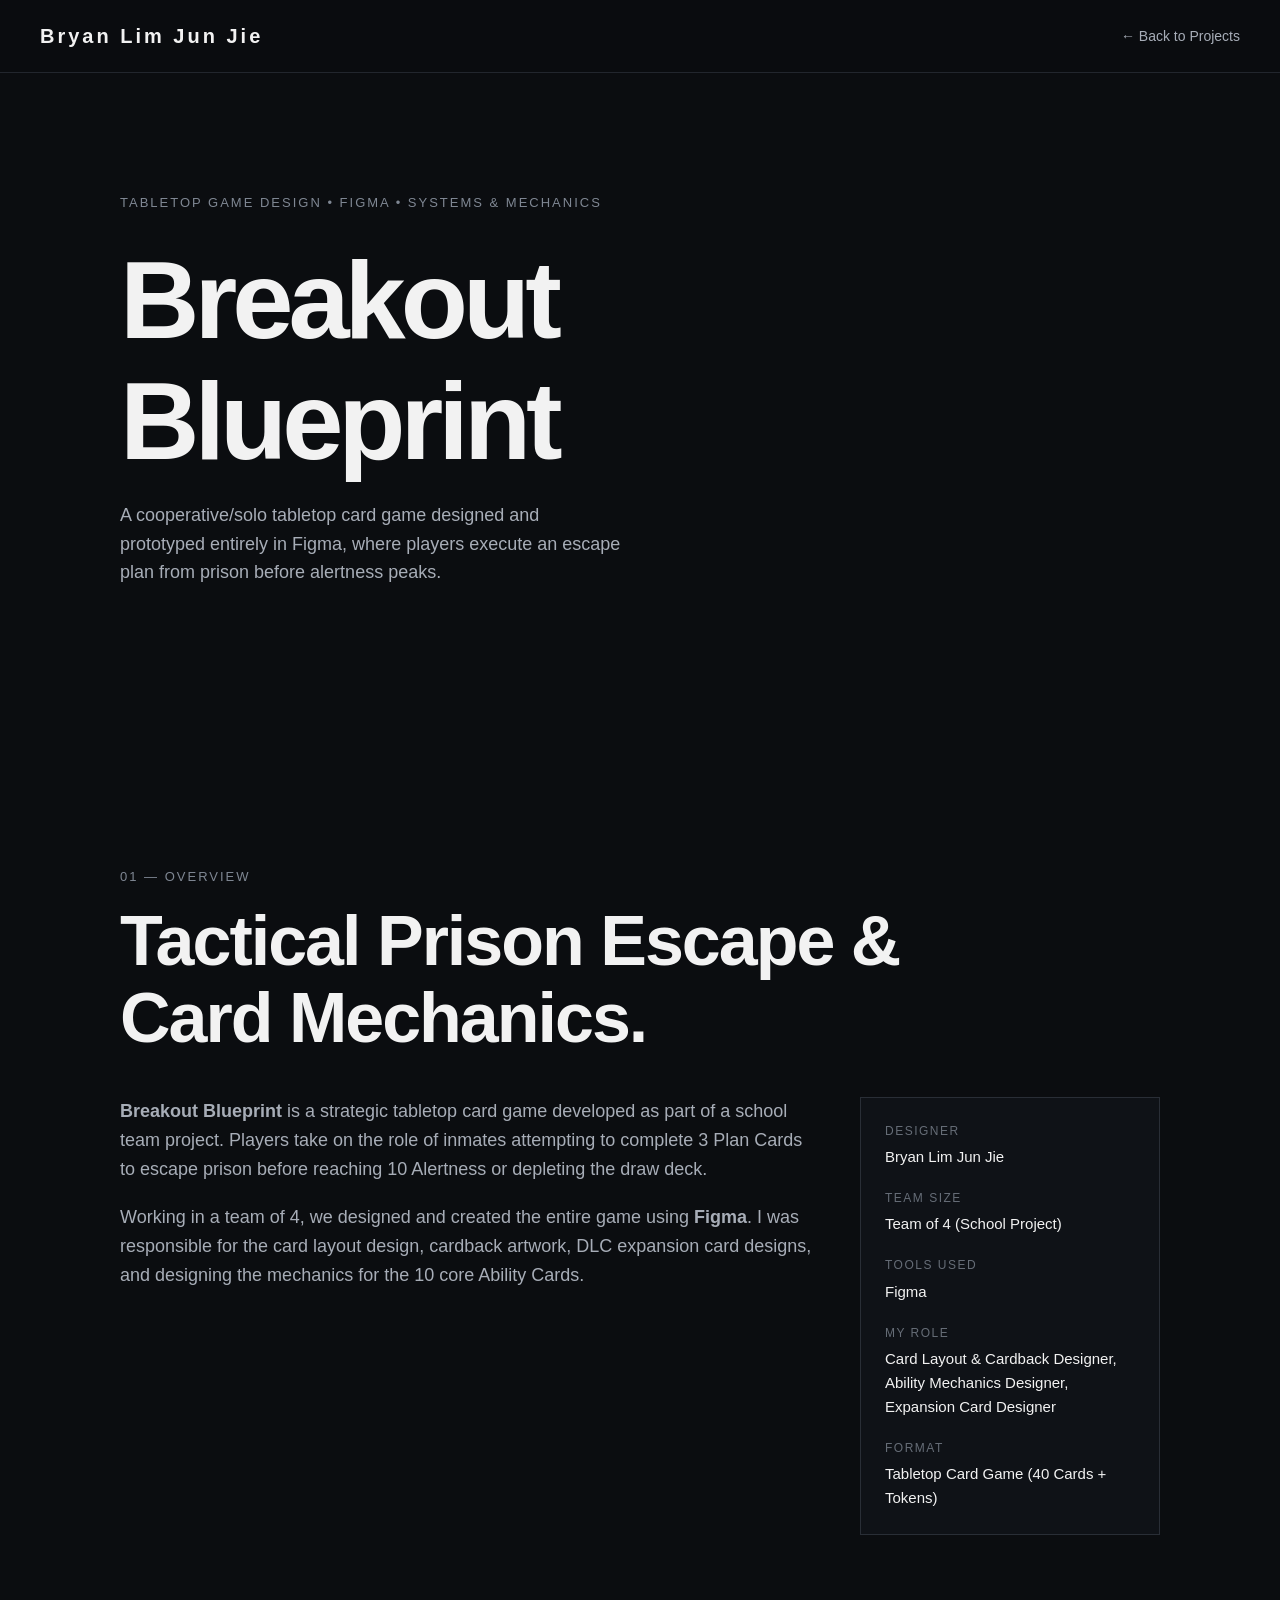
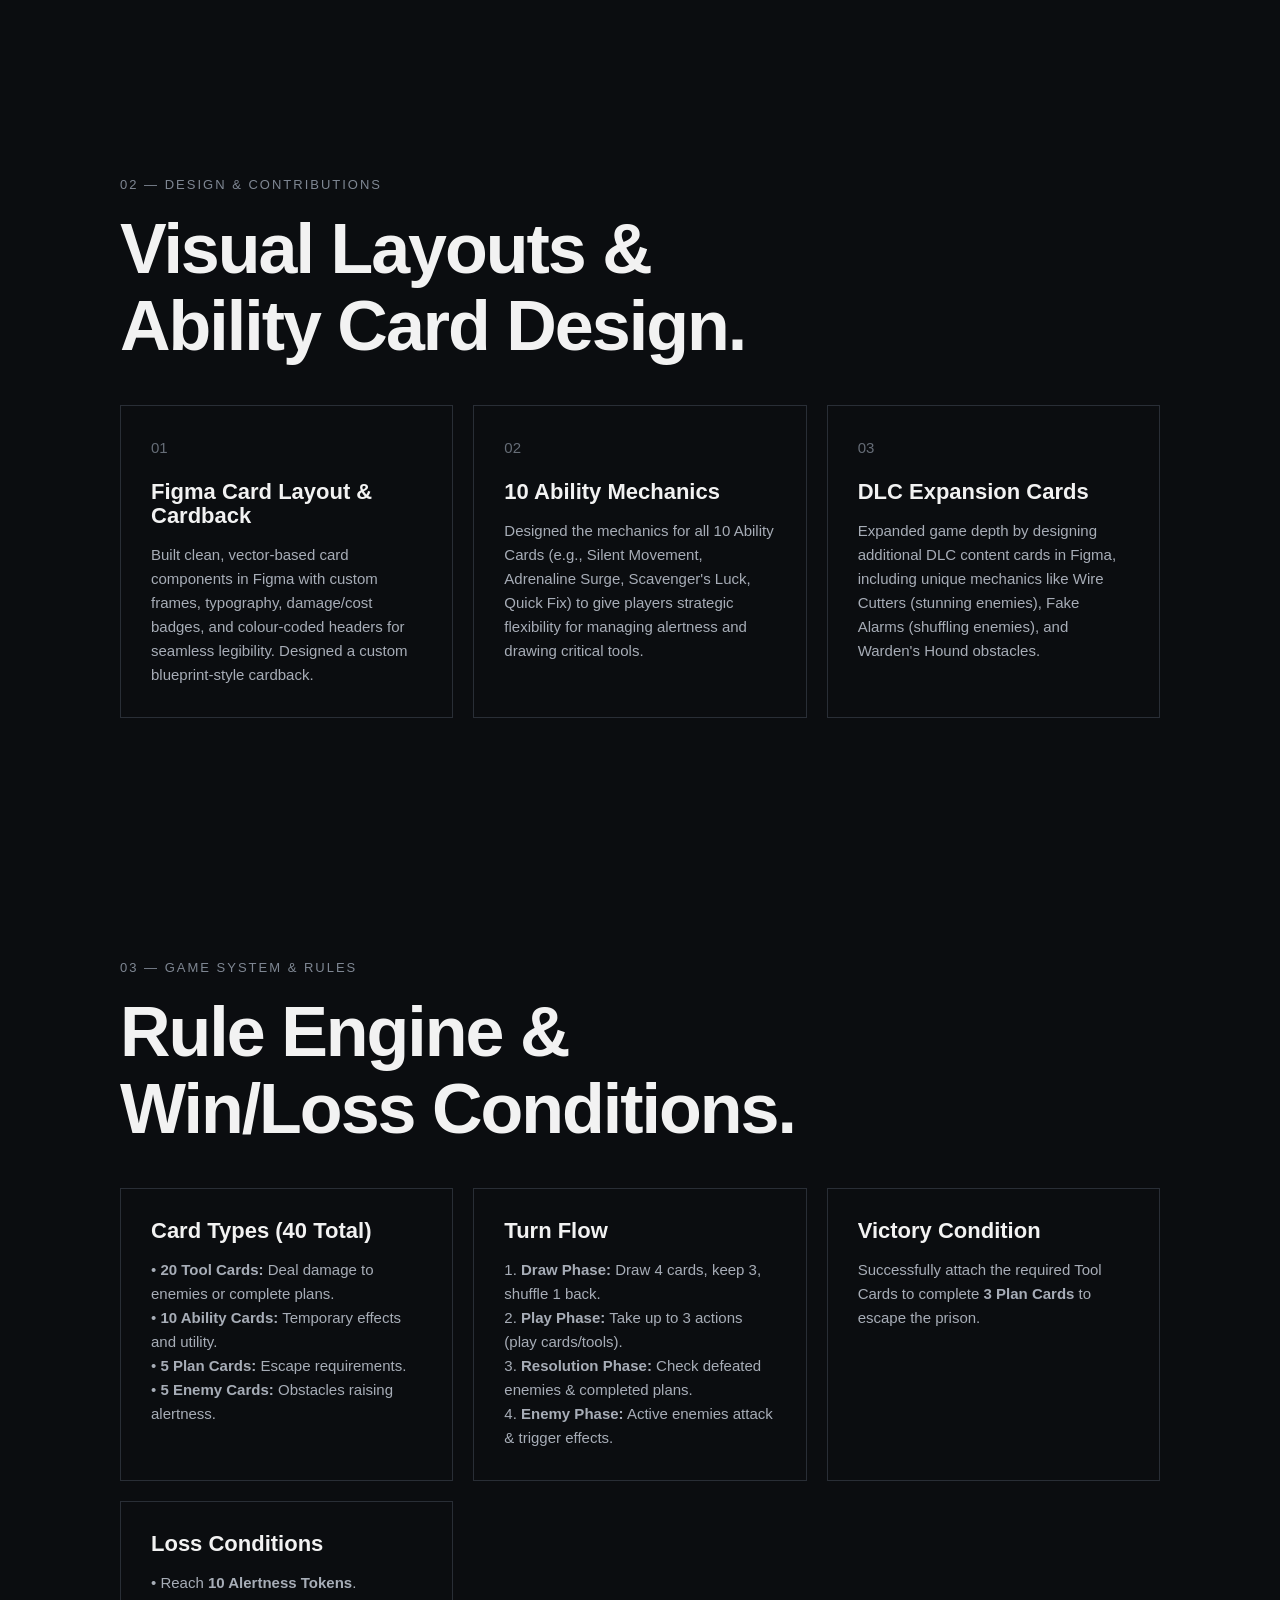
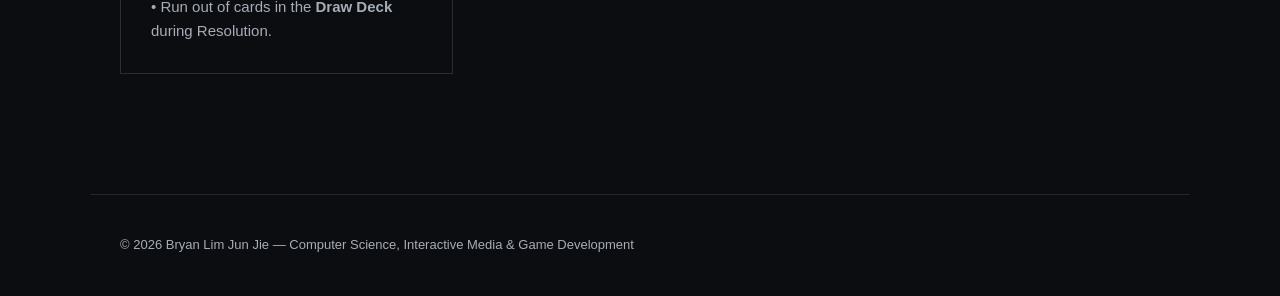
==== projects/breakout-blueprint.html @ bdf1694d "Add files via upload" ====
<!DOCTYPE html>
<html lang="en">

<head>
    <meta charset="UTF-8">
    <meta name="viewport" content="width=device-width, initial-scale=1.0">

    <title>Breakout Blueprint | Bryan Lim</title>

    <link rel="stylesheet" href="../style.css">
    <style>
        .hero-container {
            display: grid;
            grid-template-columns: 1fr 1fr;
            gap: 30px;
            align-items: center;
            margin-bottom: 50px;
        }

        .hero-cover-img {
            width: 100%;
            height: auto;
            border-radius: 12px;
            border: 1px solid rgba(255, 255, 255, 0.1);
            box-shadow: 0 10px 30px rgba(0, 0, 0, 0.5);
            object-fit: cover;
        }

        .showcase-img {
            width: 100%;
            height: auto;
            border-radius: 12px;
            border: 1px solid rgba(255, 255, 255, 0.1);
            margin-top: 20px;
        }

        @media (max-width: 768px) {
            .hero-container {
                grid-template-columns: 1fr;
            }
        }
    </style>
</head>

<body>

    <!-- Navigation -->
    <nav>
        <a href="../index.html" class="logo">
            Bryan Lim Jun Jie
        </a>

        <a href="../index.html#projects" class="back-link">
            ← Back to Projects
        </a>
    </nav>


    <!-- Hero Header -->
    <header class="hero hero-container">

        <div class="hero-text">
            <p class="eyebrow">
                TABLETOP GAME DESIGN • FIGMA • SYSTEMS & MECHANICS
            </p>

            <h1>
                Breakout Blueprint
            </h1>

            <p class="hero-description">
                A cooperative/solo tabletop card game designed and prototyped entirely in Figma, where players execute an escape plan from prison before alertness peaks.
            </p>
        </div>

        <!-- TODO: uncomment once the cover image is in /images
        <div class="hero-media">
            <img src="../images/breakout-cover.jpg" alt="Breakout Blueprint Card Set Overview" class="hero-cover-img">
        </div>
        -->

    </header>


    <!-- Overview -->
    <section>

        <p class="section-label">
            01 — OVERVIEW
        </p>

        <h2>
            Tactical Prison Escape &<br>
            Card Mechanics.
        </h2>

        <div class="project-info">

            <div class="project-description">

                <p>
                    <strong>Breakout Blueprint</strong> is a strategic tabletop card game developed as part of a school team project. Players take on the role of inmates attempting to complete 3 Plan Cards to escape prison before reaching 10 Alertness or depleting the draw deck.
                </p>

                <p>
                    Working in a team of 4, we designed and created the entire game using <strong>Figma</strong>. I was responsible for the card layout design, cardback artwork, DLC expansion card designs, and designing the mechanics for the 10 core Ability Cards.
                </p>

            </div>

            <div class="project-details">

                <div class="detail">
                    <p class="detail-title">Designer</p>
                    <p class="detail-value">Bryan Lim Jun Jie</p>
                </div>

                <div class="detail">
                    <p class="detail-title">Team Size</p>
                    <p class="detail-value">Team of 4 (School Project)</p>
                </div>

                <div class="detail">
                    <p class="detail-title">Tools Used</p>
                    <p class="detail-value">Figma</p>
                </div>

                <div class="detail">
                    <p class="detail-title">My Role</p>
                    <p class="detail-value">Card Layout & Cardback Designer, Ability Mechanics Designer, Expansion Card Designer</p>
                </div>

                <div class="detail">
                    <p class="detail-title">Format</p>
                    <p class="detail-value">Tabletop Card Game (40 Cards + Tokens)</p>
                </div>

            </div>

        </div>

    </section>


    <!-- Design & Contributions -->
    <section>

        <p class="section-label">
            02 — DESIGN & CONTRIBUTIONS
        </p>

        <h2>
            Visual Layouts &<br>
            Ability Card Design.
        </h2>

        <div class="process-grid">

            <article class="process-card">
                <p class="process-number">01</p>
                <h3>Figma Card Layout & Cardback</h3>
                <p>
                    Built clean, vector-based card components in Figma with custom frames, typography, damage/cost badges, and colour-coded headers for seamless legibility. Designed a custom blueprint-style cardback.
                </p>
            </article>

            <article class="process-card">
                <p class="process-number">02</p>
                <h3>10 Ability Mechanics</h3>
                <p>
                    Designed the mechanics for all 10 Ability Cards (e.g., Silent Movement, Adrenaline Surge, Scavenger's Luck, Quick Fix) to give players strategic flexibility for managing alertness and drawing critical tools.
                </p>
            </article>

            <article class="process-card">
                <p class="process-number">03</p>
                <h3>DLC Expansion Cards</h3>
                <p>
                    Expanded game depth by designing additional DLC content cards in Figma, including unique mechanics like Wire Cutters (stunning enemies), Fake Alarms (shuffling enemies), and Warden's Hound obstacles.
                </p>
            </article>

        </div>

        <!-- TODO: uncomment once the DLC cards image is in /images
        <div class="design-image">
            <img src="../images/breakout-dlc-cards.png" alt="Breakout Blueprint DLC Expansion Cards Preview" class="showcase-img">
            <p class="caption">DLC Expansion Cards created in Figma showcasing custom card design, icon badges, and blueprint cardbacks.</p>
        </div>
        -->

    </section>


    <!-- Game Rules & Structure -->
    <section>

        <p class="section-label">
            03 — GAME SYSTEM & RULES
        </p>

        <h2>
            Rule Engine &<br>
            Win/Loss Conditions.
        </h2>

        <div class="process-grid">

            <article class="process-card">
                <h3>Card Types (40 Total)</h3>
                <p>
                    • <strong>20 Tool Cards:</strong> Deal damage to enemies or complete plans.<br>
                    • <strong>10 Ability Cards:</strong> Temporary effects and utility.<br>
                    • <strong>5 Plan Cards:</strong> Escape requirements.<br>
                    • <strong>5 Enemy Cards:</strong> Obstacles raising alertness.
                </p>
            </article>

            <article class="process-card">
                <h3>Turn Flow</h3>
                <p>
                    1. <strong>Draw Phase:</strong> Draw 4 cards, keep 3, shuffle 1 back.<br>
                    2. <strong>Play Phase:</strong> Take up to 3 actions (play cards/tools).<br>
                    3. <strong>Resolution Phase:</strong> Check defeated enemies & completed plans.<br>
                    4. <strong>Enemy Phase:</strong> Active enemies attack & trigger effects.
                </p>
            </article>

            <article class="process-card">
                <h3>Victory Condition</h3>
                <p>
                    Successfully attach the required Tool Cards to complete <strong>3 Plan Cards</strong> to escape the prison.
                </p>
            </article>

            <article class="process-card">
                <h3>Loss Conditions</h3>
                <p>
                    • Reach <strong>10 Alertness Tokens</strong>.<br>
                    • Run out of cards in the <strong>Draw Deck</strong> during Resolution.
                </p>
            </article>

        </div>

    </section>


    <!-- Gameplay Components -->
    <!-- TODO: uncomment this whole section once the components image is in /images
    <section>

        <p class="section-label">
            04 — COMPONENTS
        </p>

        <h2>
            Game Board Overview.
        </h2>

        <div class="design-image">
            <img src="../images/breakout-components.jpg" alt="Full Game Components Layout" class="showcase-img">
            <p class="caption">Complete deck layout designed in Figma featuring Enemy, Plan, and Ability cards alongside Alertness and Spawn counter tokens.</p>
        </div>

    </section>
    -->


    <!-- Footer -->
    <footer>
        <p>
            © 2026 Bryan Lim Jun Jie — Computer Science, Interactive Media & Game Development
        </p>
    </footer>

</body>

</html>
---- style.css ----
/* =========================
   BASE STYLES
========================= */

* {
    margin: 0;
    padding: 0;
    box-sizing: border-box;
}

html {
    scroll-behavior: smooth;
}

body {
    font-family: Arial, Helvetica, sans-serif;
    background: #0b0d10;
    color: #f2f2f2;
    line-height: 1.6;
}

h1,
h2,
h3 {
    line-height: 1.1;
}

p {
    color: #a7adb7;
}

a {
    color: inherit;
    text-decoration: none;
}

section {
    max-width: 1100px;
    margin: 0 auto;
    padding: 120px 30px;
}

header.hero {
    max-width: 1100px;
    margin: 0 auto;
    padding: 120px 30px;
}


/* =========================
   NAVIGATION
========================= */

nav {
    position: sticky;
    top: 0;
    z-index: 100;
    display: flex;
    justify-content: space-between;
    align-items: center;
    padding: 20px 40px;
    background: rgba(11, 13, 16, 0.9);
    backdrop-filter: blur(10px);
    border-bottom: 1px solid #22262d;
}

.logo {
    font-size: 20px;
    font-weight: 700;
    letter-spacing: 3px;
}

.nav-links {
    display: flex;
    gap: 30px;
}

    .nav-links a {
        color: #a7adb7;
        font-size: 14px;
        transition: color 0.2s ease;
    }

        .nav-links a:hover {
            color: #ffffff;
        }

.back-link {
    color: #a7adb7;
    font-size: 14px;
    transition: color 0.2s ease;
}

    .back-link:hover {
        color: #ffffff;
    }


/* =========================
   HERO & TYPOGRAPHY
========================= */

.hero {
    min-height: 70vh;
    display: flex;
    flex-direction: column;
    justify-content: center;
    align-items: flex-start;
}

.eyebrow {
    color: #7f8793;
    font-size: 13px;
    letter-spacing: 2px;
    margin-bottom: 25px;
}

.hero h1 {
    font-size: clamp(60px, 10vw, 110px);
    letter-spacing: -5px;
    margin-bottom: 20px;
}

.hero h2 {
    max-width: 700px;
    font-size: clamp(28px, 5vw, 50px);
    font-weight: 400;
    color: #a7adb7;
    margin-bottom: 30px;
}

.hero-description {
    max-width: 600px;
    font-size: 18px;
    margin-bottom: 40px;
}

.section-label {
    color: #7f8793;
    font-size: 13px;
    letter-spacing: 2px;
    margin-bottom: 15px;
}

section h2 {
    font-size: clamp(40px, 6vw, 70px);
    letter-spacing: -2px;
    margin-bottom: 40px;
}


/* =========================
   BUTTONS
========================= */

.hero-buttons {
    display: flex;
    gap: 15px;
    flex-wrap: wrap;
}

.button {
    display: inline-block;
    padding: 13px 22px;
    background: #ffffff;
    color: #0b0d10;
    font-weight: 600;
    border: 1px solid #ffffff;
    transition: all 0.2s ease;
}

    .button:hover {
        background: transparent;
        color: #ffffff;
    }

    .button.secondary {
        background: transparent;
        color: #ffffff;
    }

        .button.secondary:hover {
            background: #ffffff;
            color: #0b0d10;
        }


/* =========================
   HOME SECTIONS
========================= */

#about,
#skills,
#experience,
#projects,
#resume,
#contact {
    border-top: 1px solid #22262d;
}

    #about p:not(.section-label),
    #resume > p:not(.section-label),
    #contact > p:not(.section-label) {
        max-width: 750px;
        font-size: 19px;
        margin-bottom: 20px;
    }

.skills-list {
    display: flex;
    flex-wrap: wrap;
    gap: 10px;
}

    .skills-list span {
        padding: 10px 16px;
        border: 1px solid #303640;
        color: #c5cad2;
        font-size: 14px;
    }

.projects {
    display: grid;
    grid-template-columns: repeat(2, 1fr);
    gap: 20px;
}

.project-card {
    min-height: 380px;
    padding: 30px;
    border: 1px solid #292e36;
    display: flex;
    flex-direction: column;
    transition: transform 0.2s ease, border-color 0.2s ease;
}

    .project-card:hover {
        transform: translateY(-5px);
        border-color: #6f7782;
    }

.project-number {
    color: #666d77;
    font-size: 13px;
    margin-bottom: 40px;
}

.project-card h3 {
    font-size: 28px;
    margin-bottom: 20px;
}

.project-card > p:not(.project-number) {
    font-size: 15px;
    margin-bottom: 25px;
}

.project-tags {
    display: flex;
    flex-wrap: wrap;
    gap: 8px;
    margin-top: auto;
    margin-bottom: 25px;
}

    .project-tags span {
        font-size: 12px;
        color: #858c97;
        border: 1px solid #303640;
        padding: 5px 9px;
    }

.project-link {
    font-weight: 600;
    font-size: 14px;
}

    .project-link:hover {
        text-decoration: underline;
    }

/* Experience */
.experience-item {
    border: 1px solid #292e36;
    padding: 30px;
}

.experience-header {
    display: flex;
    justify-content: space-between;
    align-items: baseline;
    flex-wrap: wrap;
    gap: 10px;
}

    .experience-header h3 {
        font-size: 24px;
    }

.experience-date {
    color: #666d77;
    font-size: 14px;
}

.experience-company {
    margin: 8px 0 20px;
}

.experience-item ul {
    padding-left: 20px;
    color: #a7adb7;
}

    .experience-item li {
        margin-bottom: 10px;
    }

.contact-links {
    display: flex;
    gap: 30px;
}

    .contact-links a {
        border-bottom: 1px solid #ffffff;
        padding-bottom: 4px;
    }

        .contact-links a:hover {
            opacity: 0.6;
        }


/* =========================
   MEGA MAKER LAYOUTS
========================= */

/* Overview Section */
.project-info {
    display: grid;
    grid-template-columns: 1fr 300px;
    gap: 40px;
    align-items: start;
    margin-top: 30px;
}

.project-description p {
    font-size: 18px;
    margin-bottom: 20px;
}

.project-details {
    display: flex;
    flex-direction: column;
    gap: 20px;
    padding: 24px;
    border: 1px solid #292e36;
    background: #0f1217;
}

.detail-title {
    font-size: 12px;
    letter-spacing: 1.5px;
    color: #666d77;
    text-transform: uppercase;
    margin-bottom: 4px;
}

.detail-value {
    color: #f2f2f2;
    font-size: 15px;
    font-weight: 500;
}

/* Design Section */
.design-image {
    margin-top: 40px;
}

    .design-image img {
        width: 100%;
        max-width: 1000px;
        height: auto;
        border: 1px solid #292e36;
        display: block;
    }

.caption {
    font-size: 14px;
    color: #666d77;
    margin-top: 10px;
}

/* Level Showcase */
.levels {
    display: grid;
    grid-template-columns: repeat(3, 1fr);
    gap: 20px;
    margin-top: 40px;
}

.level-card {
    border: 1px solid #292e36;
    background: #0f1217;
    display: flex;
    flex-direction: column;
}

.level-video {
    width: 100%;
    aspect-ratio: 16 / 9;
    border: none;
    border-bottom: 1px solid #292e36;
}

.level-content {
    padding: 25px;
    display: flex;
    flex-direction: column;
    flex-grow: 1;
}

.level-number {
    color: #666d77;
    font-size: 13px;
    margin-bottom: 15px;
}

.level-content h3 {
    font-size: 22px;
    margin-bottom: 15px;
}

.level-content p {
    font-size: 14px;
    margin-bottom: 20px;
}

.difficulty {
    margin-top: auto;
    align-self: flex-start;
    font-size: 11px;
    letter-spacing: 1px;
    padding: 4px 10px;
    border: 1px solid #303640;
    color: #a7adb7;
    font-weight: 600;
}

/* Design Process Grid */
.process-grid {
    display: grid;
    grid-template-columns: repeat(3, 1fr);
    gap: 20px;
    margin-top: 40px;
}

.process-card {
    border: 1px solid #292e36;
    padding: 30px;
}

.process-number {
    color: #666d77;
    font-size: 13px;
    margin-bottom: 20px;
}

.process-card h3 {
    font-size: 22px;
    margin-bottom: 15px;
}

.process-card p {
    font-size: 15px;
}

/* Takeaways Section */
.takeaways p {
    max-width: 750px;
    font-size: 18px;
    margin-bottom: 20px;
}


/* =========================
   FOOTER
========================= */

footer {
    max-width: 1100px;
    margin: 0 auto;
    padding: 40px 30px;
    border-top: 1px solid #22262d;
}

    footer p {
        font-size: 13px;
    }


/* =========================
   MOBILE RESPONSIVENESS
========================= */

@media (max-width: 800px) {
    nav {
        padding: 18px 20px;
    }

    /* Keep the links on mobile, wrapped under the logo */
    nav {
        flex-direction: column;
        gap: 10px;
    }

    .nav-links {
        flex-wrap: wrap;
        justify-content: center;
        gap: 8px 18px;
    }

    section,
    header.hero {
        padding: 80px 20px;
    }

    .hero h1 {
        letter-spacing: -3px;
    }

    .projects,
    .project-info,
    .levels,
    .process-grid {
        grid-template-columns: 1fr;
    }

    .contact-links {
        flex-direction: column;
        gap: 15px;
    }
}
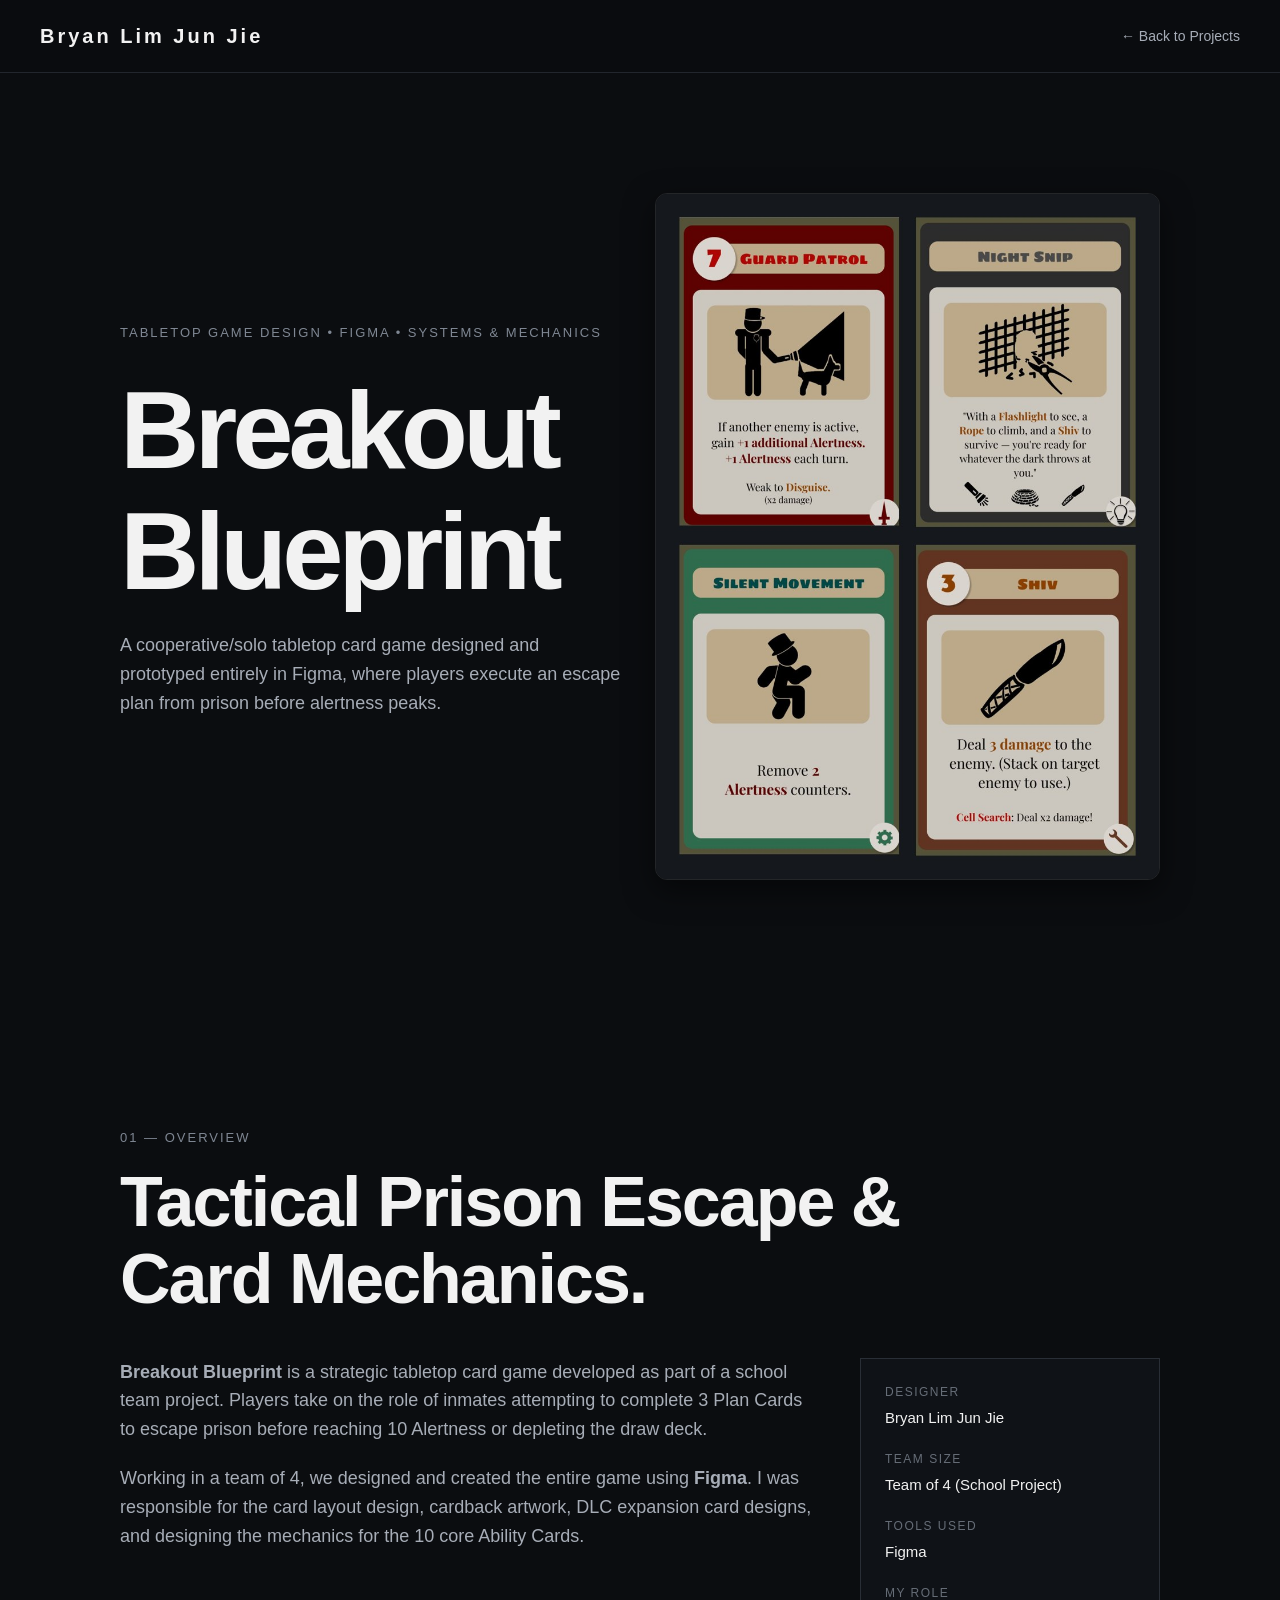
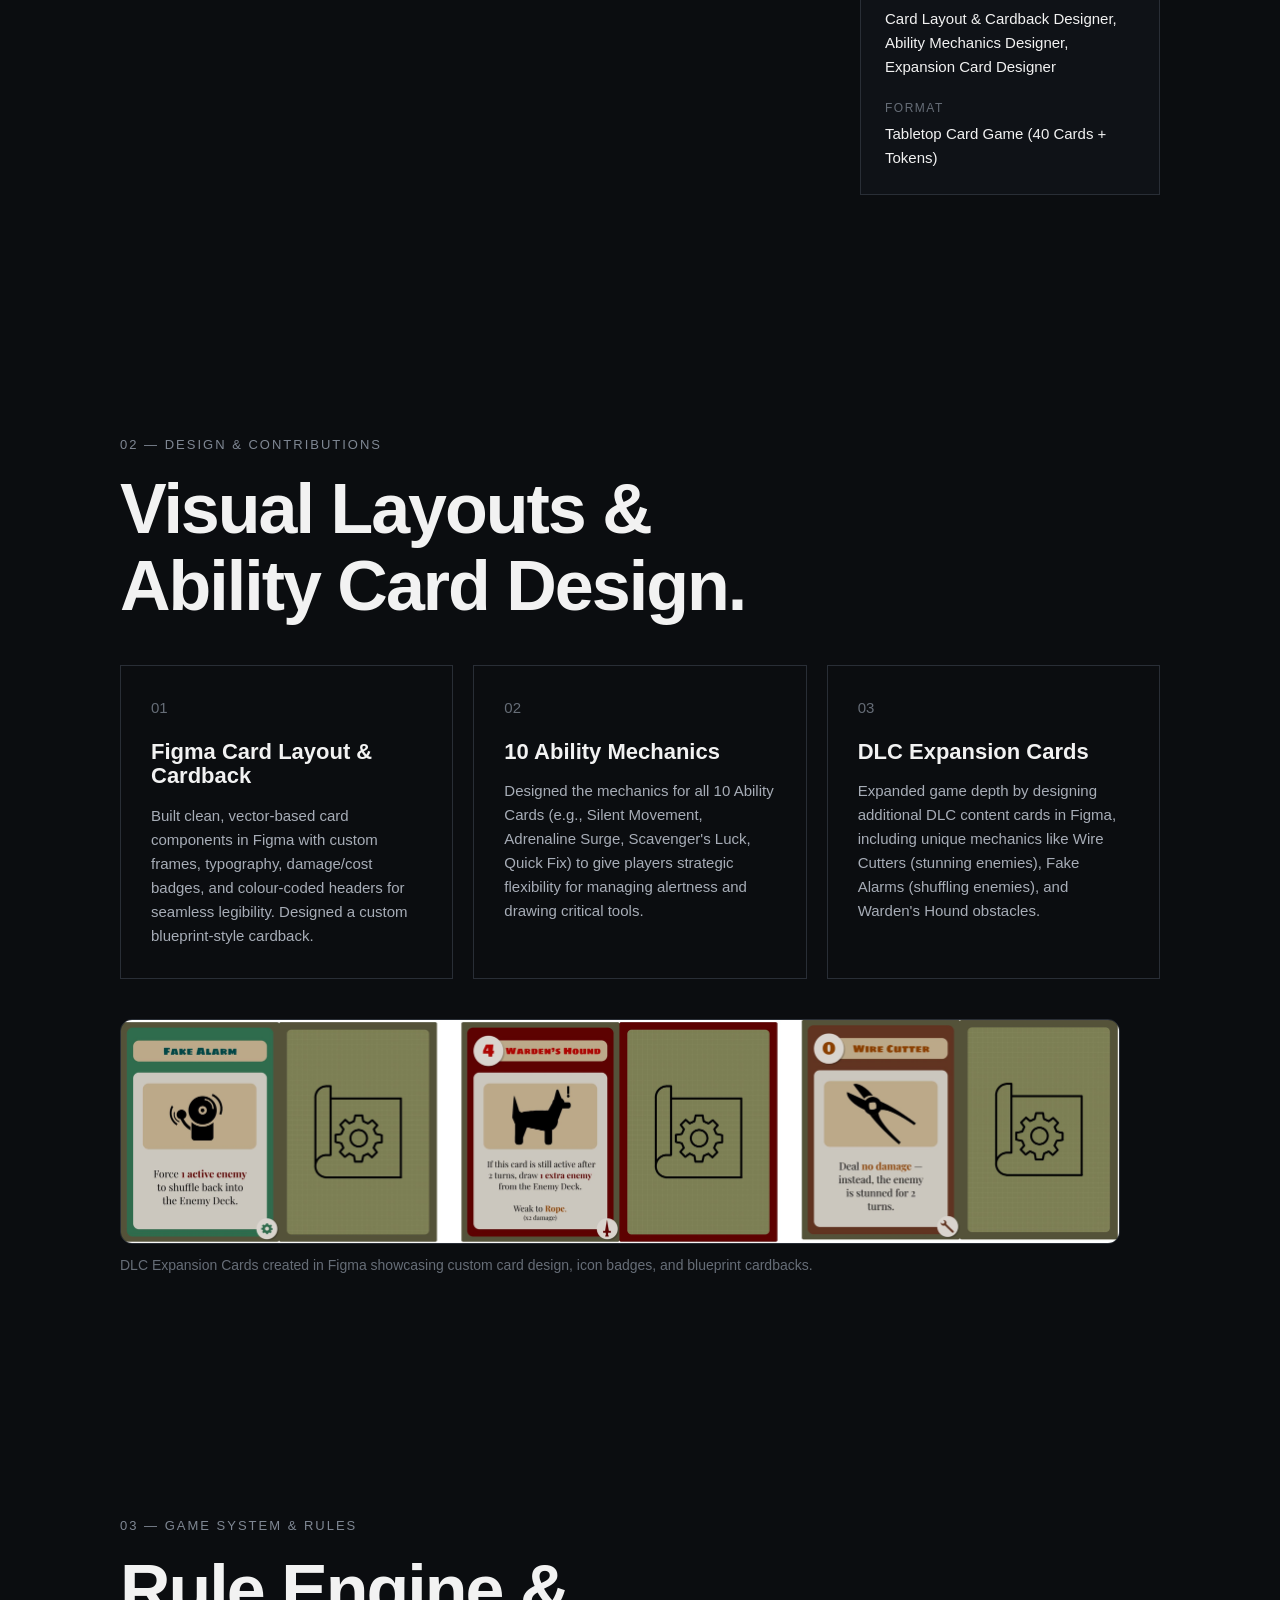
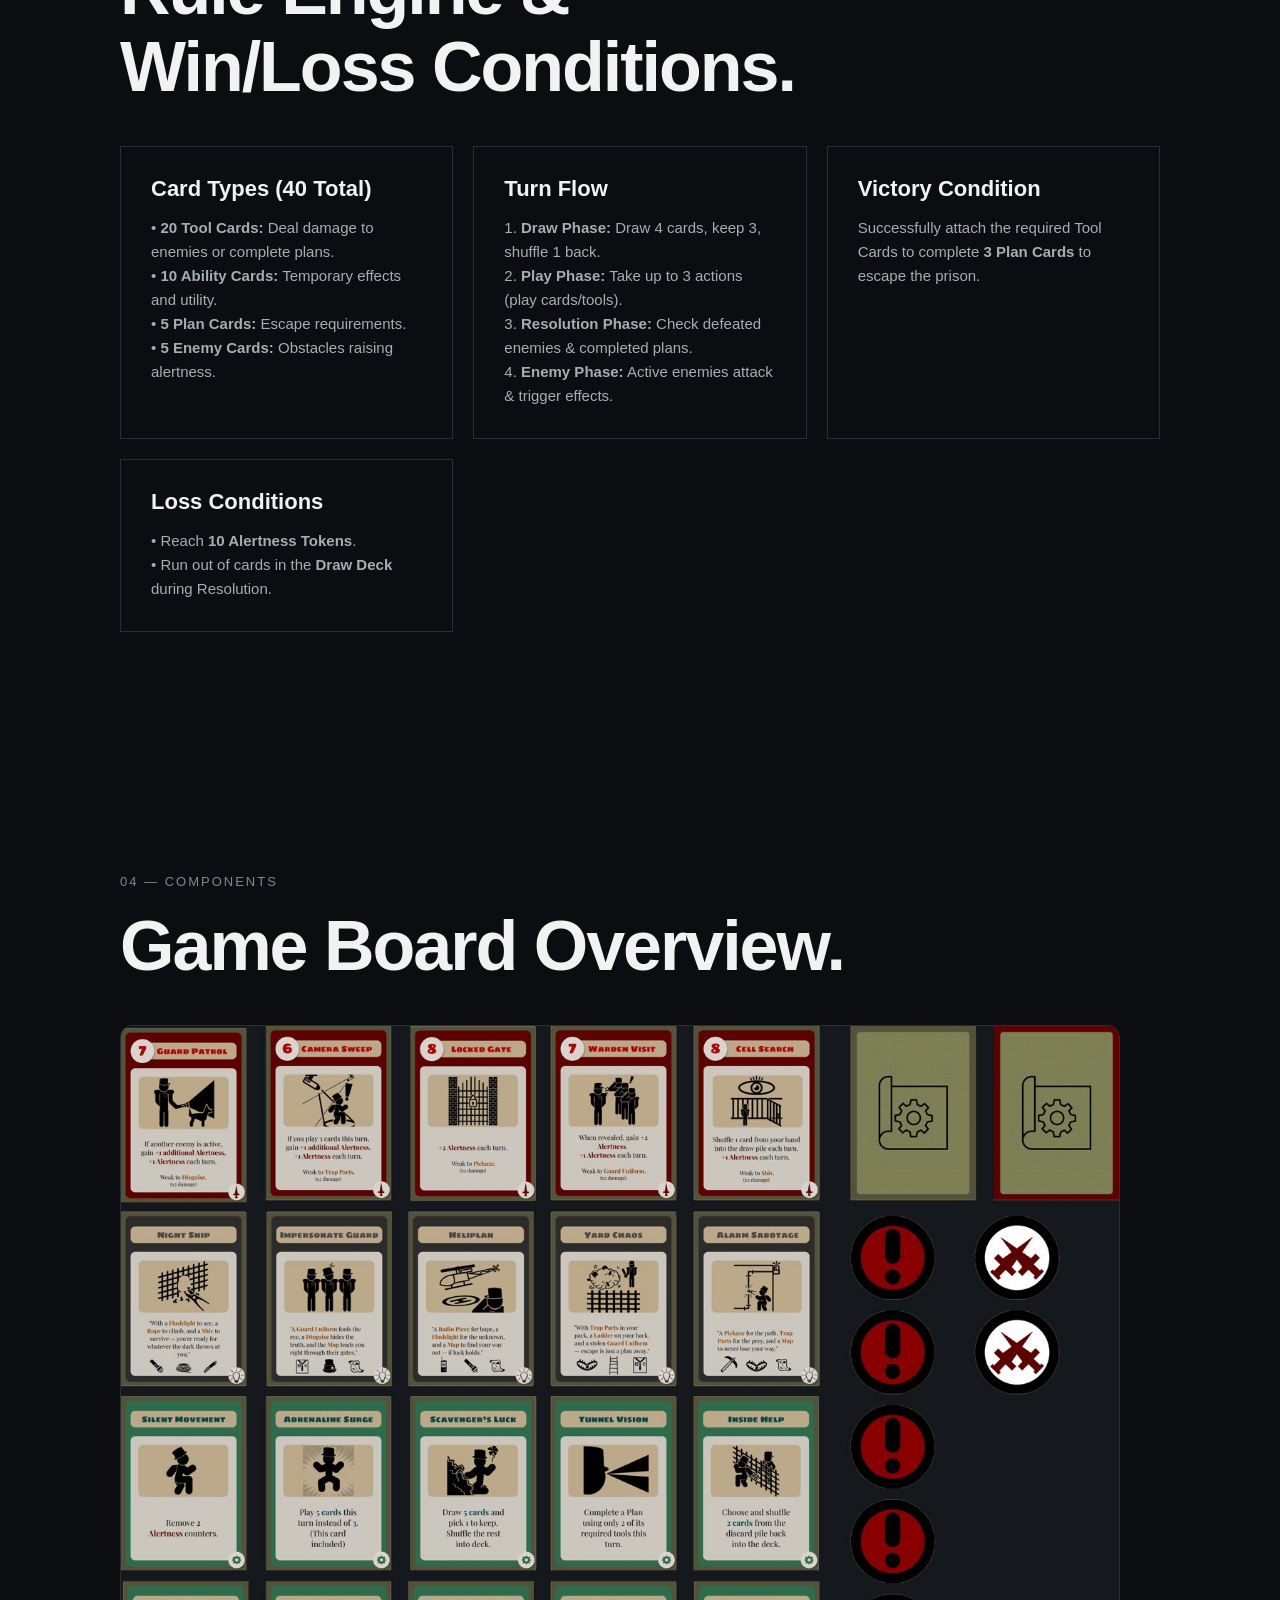
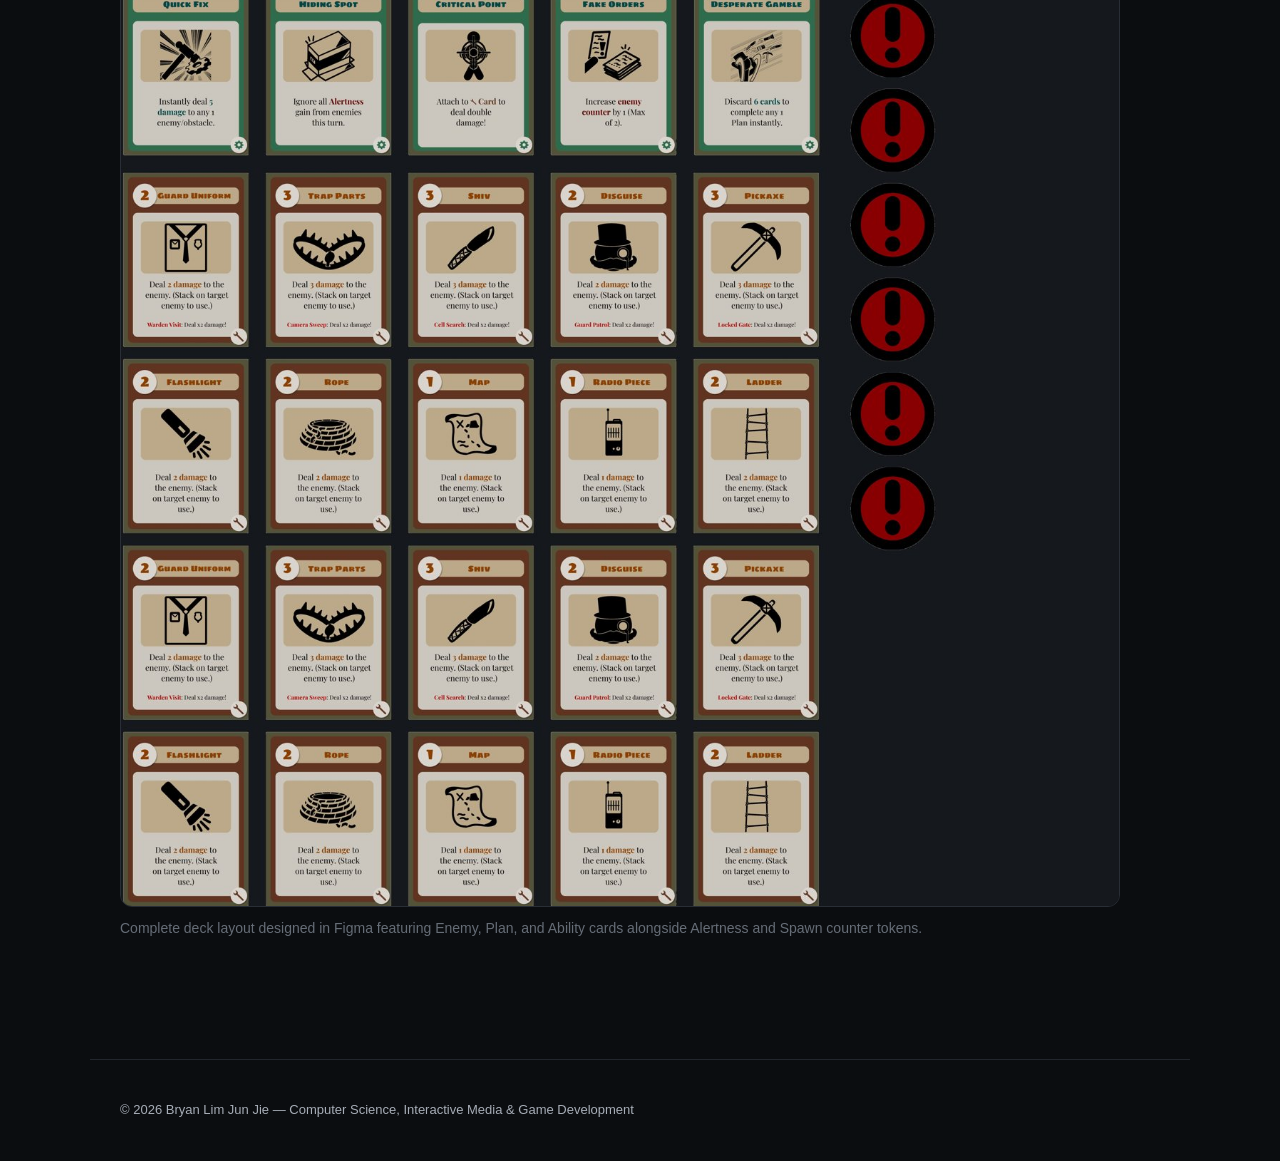
==== commit ca734181: "Add files via upload" ====
--- a/projects/breakout-blueprint.html
+++ b/projects/breakout-blueprint.html
@@ -73,11 +73,9 @@
             </p>
         </div>
 
-        <!-- TODO: uncomment once the cover image is in /images
         <div class="hero-media">
             <img src="../images/breakout-cover.jpg" alt="Breakout Blueprint Card Set Overview" class="hero-cover-img">
         </div>
-        -->
 
     </header>
 
@@ -182,12 +180,10 @@
 
         </div>
 
-        <!-- TODO: uncomment once the DLC cards image is in /images
         <div class="design-image">
             <img src="../images/breakout-dlc-cards.png" alt="Breakout Blueprint DLC Expansion Cards Preview" class="showcase-img">
             <p class="caption">DLC Expansion Cards created in Figma showcasing custom card design, icon badges, and blueprint cardbacks.</p>
         </div>
-        -->
 
     </section>
 
@@ -247,7 +243,6 @@
 
 
     <!-- Gameplay Components -->
-    <!-- TODO: uncomment this whole section once the components image is in /images
     <section>
 
         <p class="section-label">
@@ -264,7 +259,6 @@
         </div>
 
     </section>
-    -->
 
 
     <!-- Footer -->
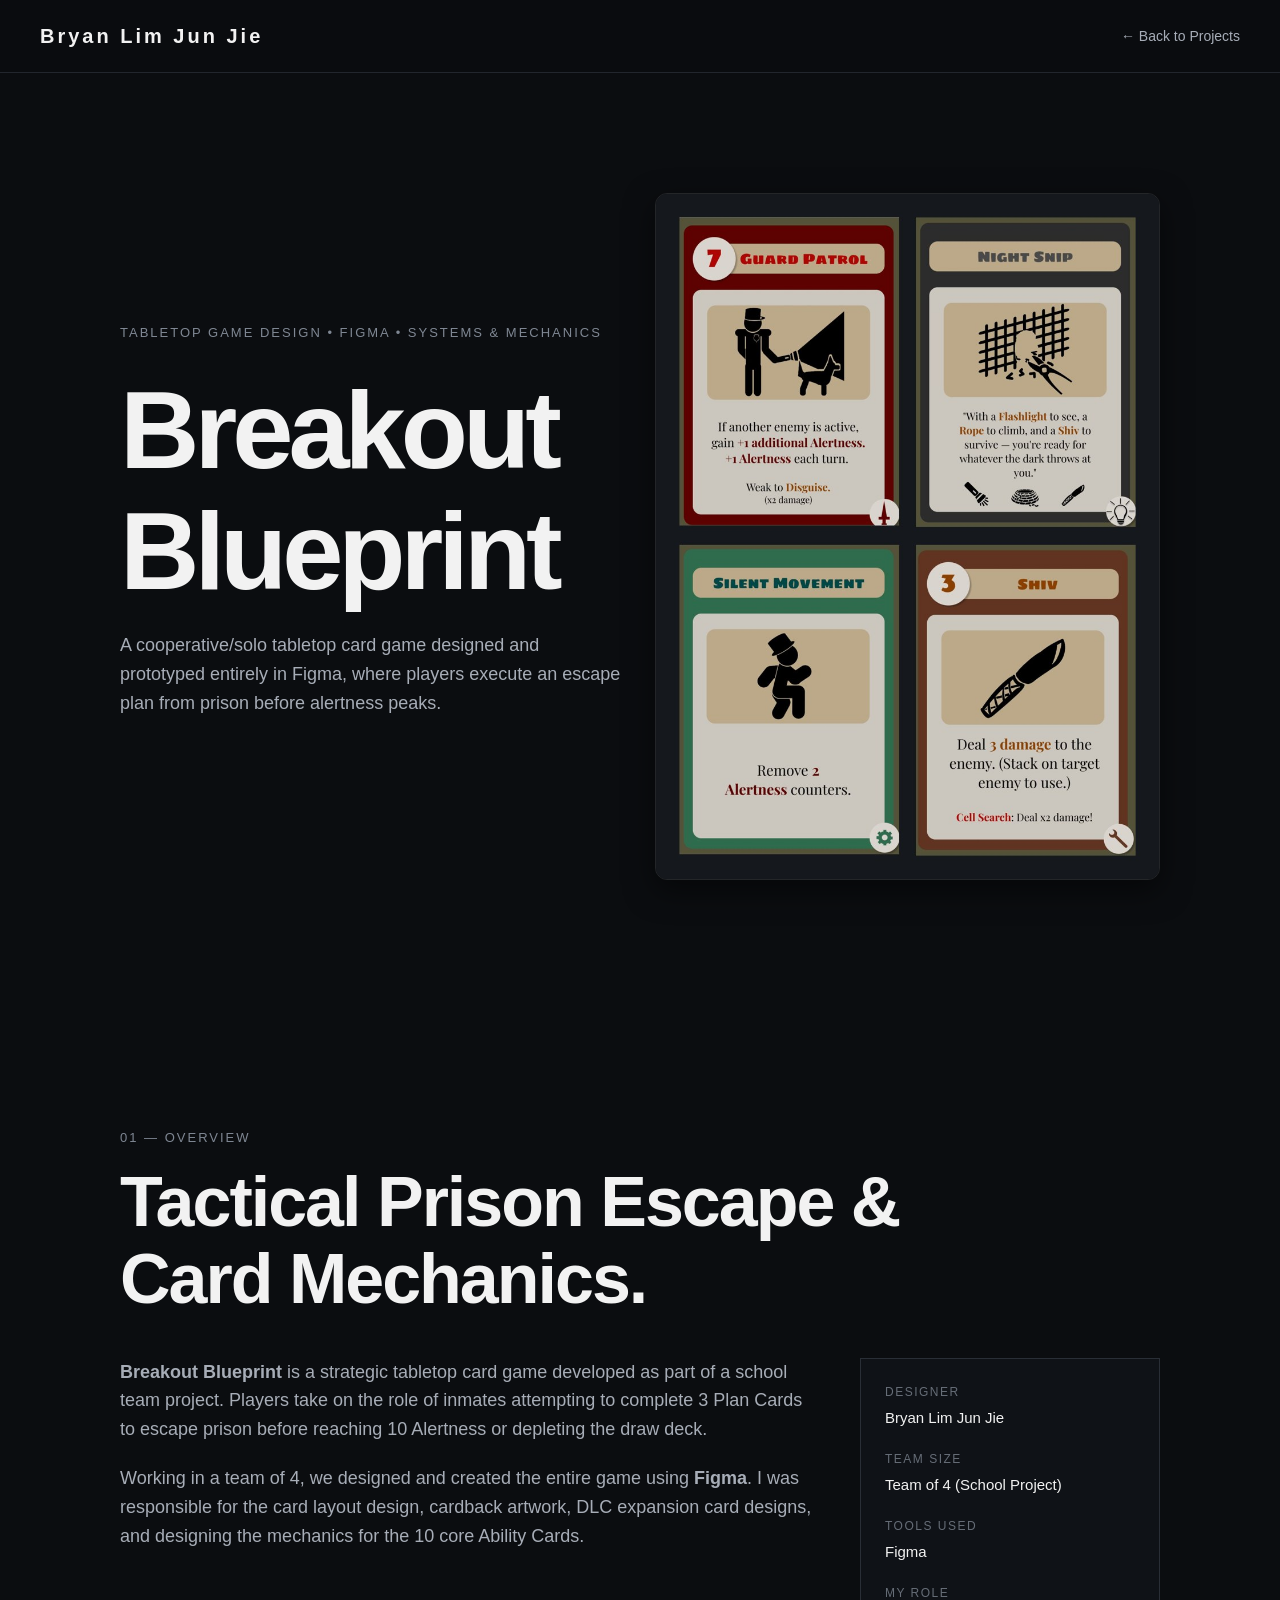
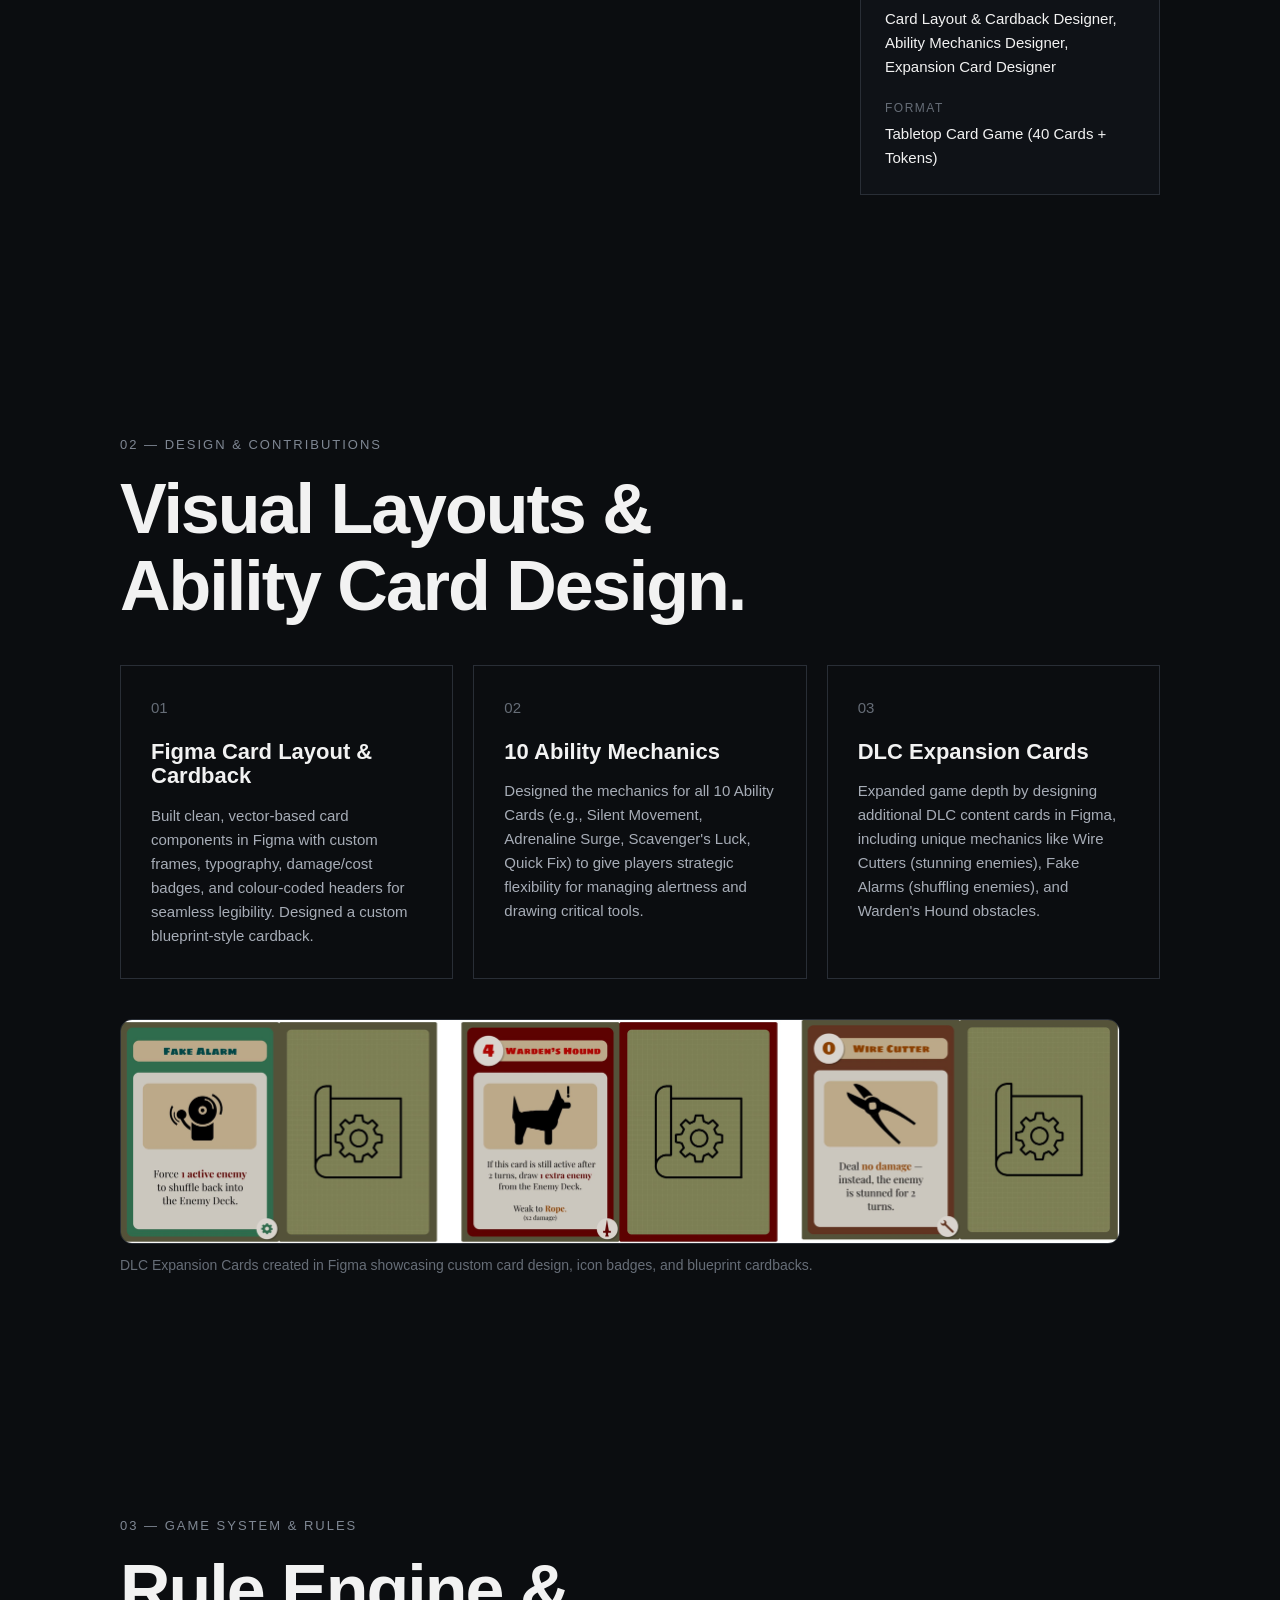
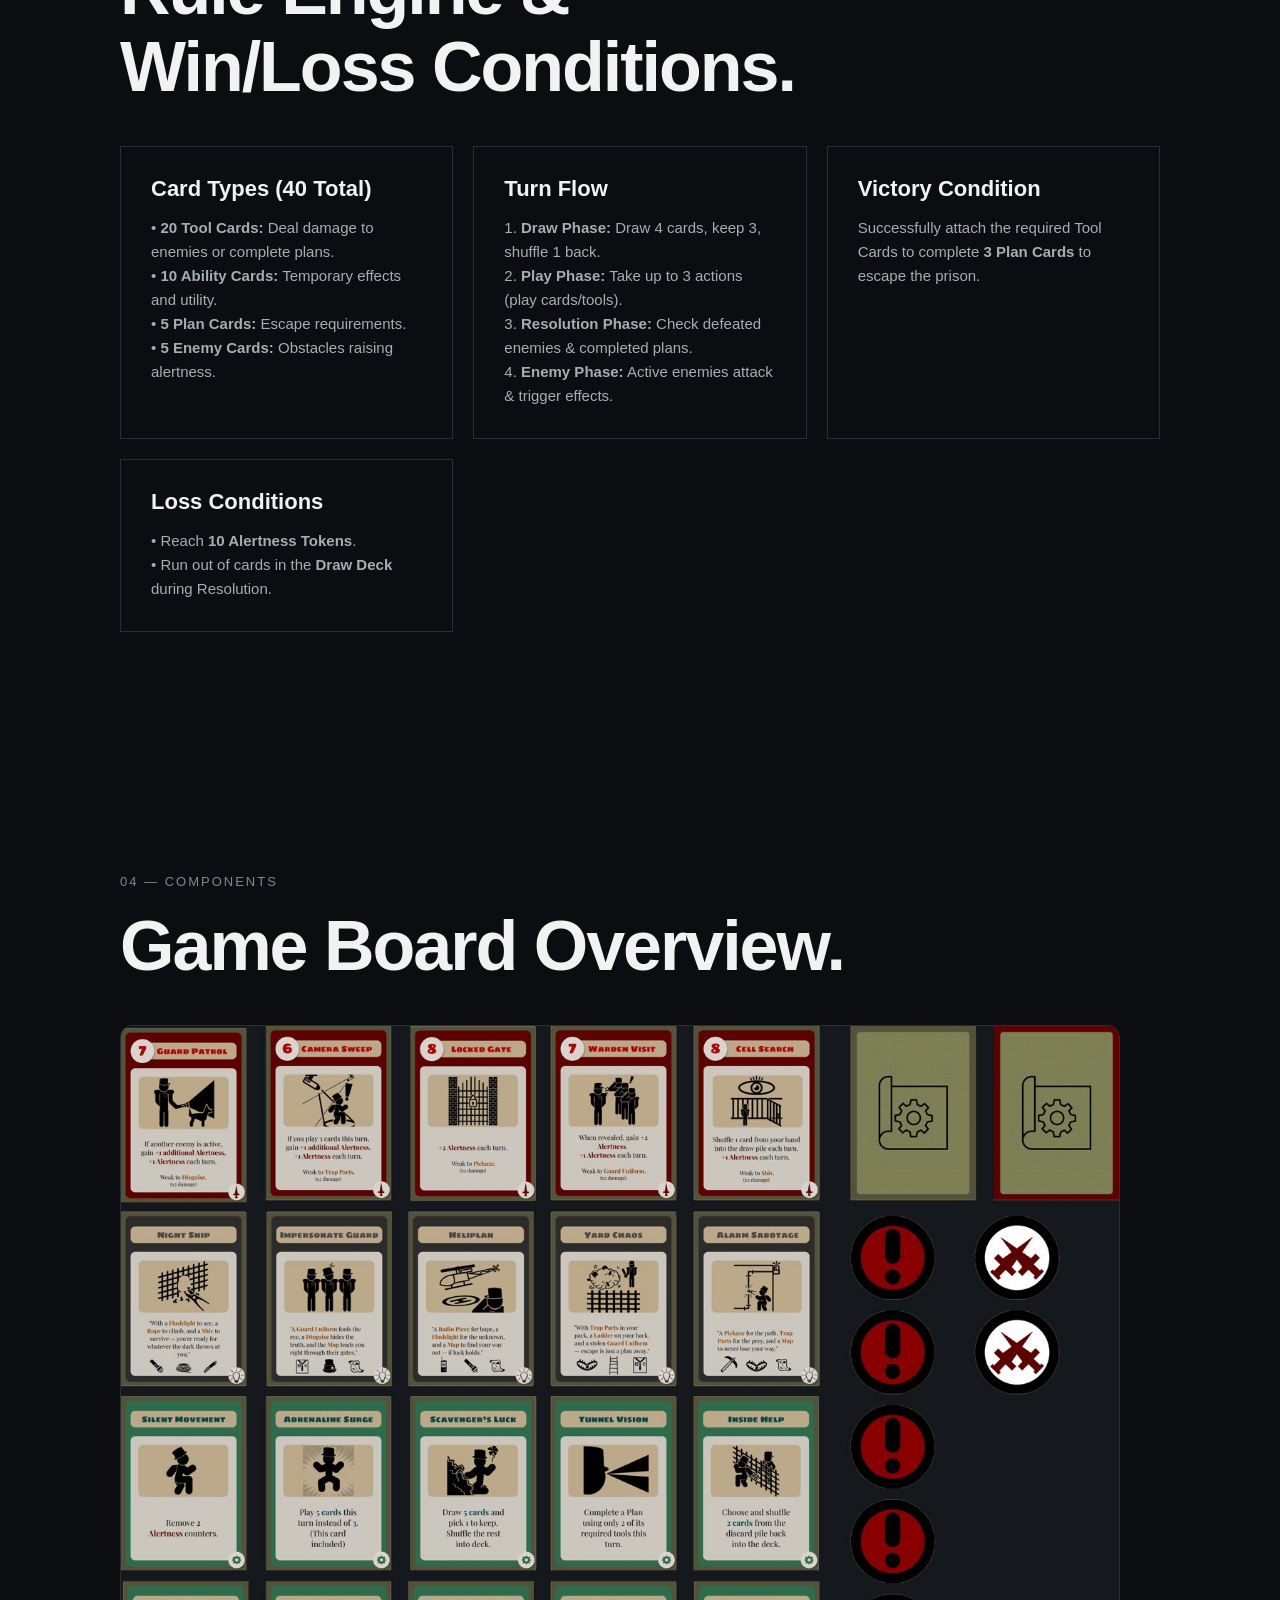
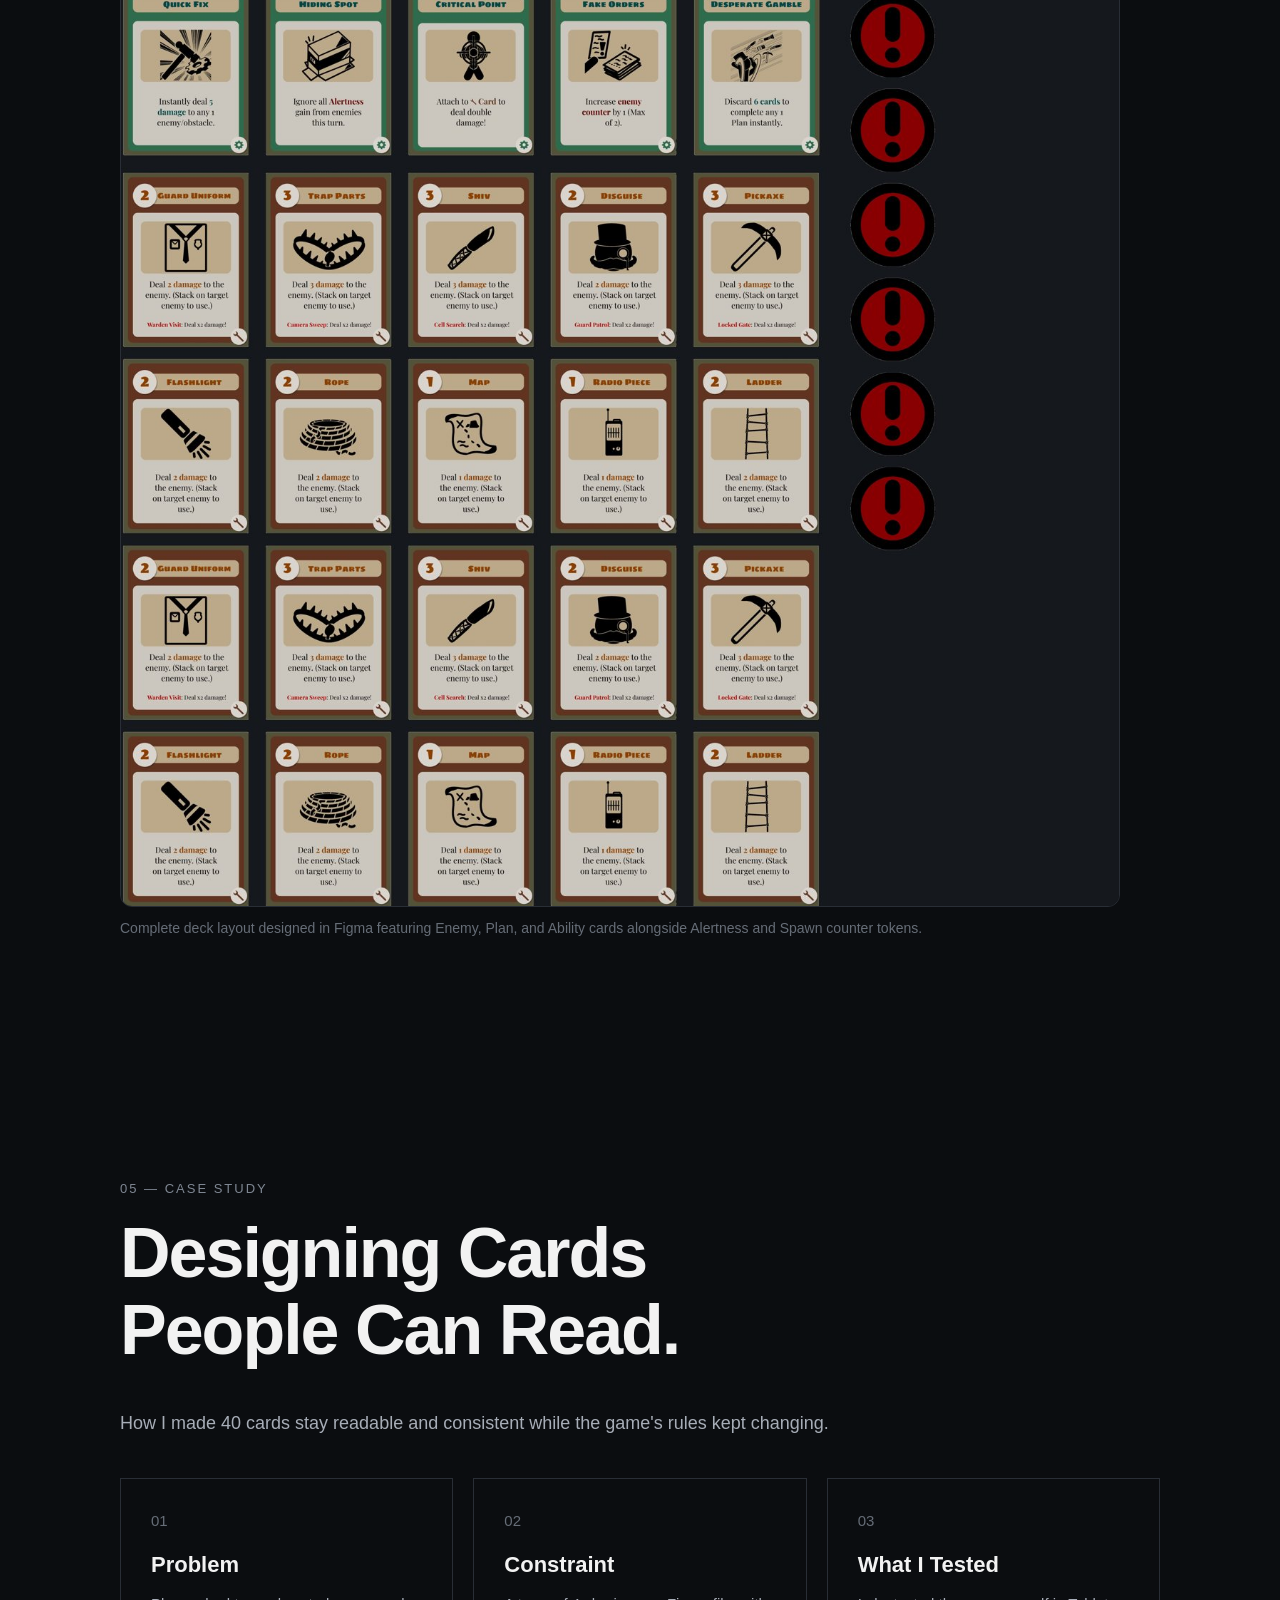
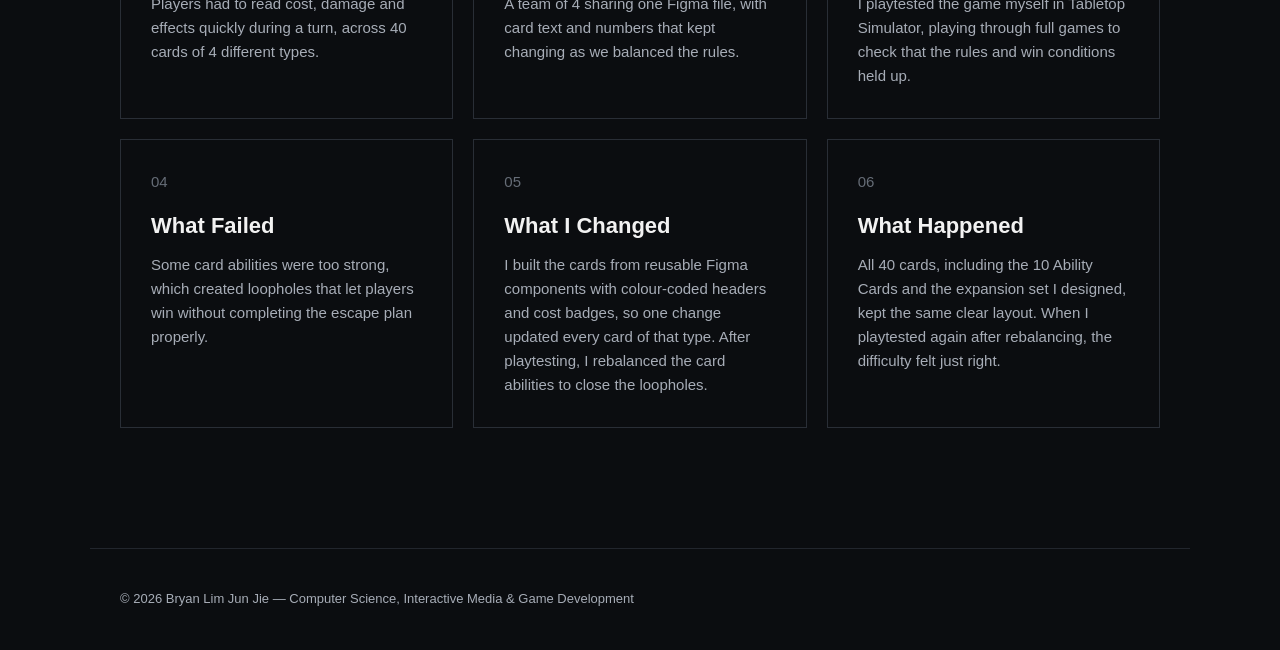
==== commit 4d05a9c9: "Add case study section for card design process Added a case study section detailing the design proce" ====
--- a/projects/breakout-blueprint.html
+++ b/projects/breakout-blueprint.html
@@ -261,6 +261,77 @@
     </section>
 
 
+    <!-- Case Study -->
+    <section>
+
+        <p class="section-label">
+            05 — CASE STUDY
+        </p>
+
+        <h2>
+            Designing Cards<br>
+            People Can Read.
+        </h2>
+
+        <p style="max-width: 750px; font-size: 18px; margin-bottom: 30px;">
+            How I made 40 cards stay readable and consistent while the game's rules kept changing.
+        </p>
+
+        <div class="process-grid">
+
+            <article class="process-card">
+                <p class="process-number">01</p>
+                <h3>Problem</h3>
+                <p>
+                    Players had to read cost, damage and effects quickly during a turn, across 40 cards of 4 different types.
+                </p>
+            </article>
+
+            <article class="process-card">
+                <p class="process-number">02</p>
+                <h3>Constraint</h3>
+                <p>
+                    A team of 4 sharing one Figma file, with card text and numbers that kept changing as we balanced the rules.
+                </p>
+            </article>
+
+            <article class="process-card">
+                <p class="process-number">03</p>
+                <h3>What I Tested</h3>
+                <p>
+                    I playtested the game myself in Tabletop Simulator, playing through full games to check that the rules and win conditions held up.
+                </p>
+            </article>
+
+            <article class="process-card">
+                <p class="process-number">04</p>
+                <h3>What Failed</h3>
+                <p>
+                    Some card abilities were too strong, which created loopholes that let players win without completing the escape plan properly.
+                </p>
+            </article>
+
+            <article class="process-card">
+                <p class="process-number">05</p>
+                <h3>What I Changed</h3>
+                <p>
+                    I built the cards from reusable Figma components with colour-coded headers and cost badges, so one change updated every card of that type. After playtesting, I rebalanced the card abilities to close the loopholes.
+                </p>
+            </article>
+
+            <article class="process-card">
+                <p class="process-number">06</p>
+                <h3>What Happened</h3>
+                <p>
+                    All 40 cards, including the 10 Ability Cards and the expansion set I designed, kept the same clear layout. When I playtested again after rebalancing, the difficulty felt just right.
+                </p>
+            </article>
+
+        </div>
+
+    </section>
+
+
     <!-- Footer -->
     <footer>
         <p>
